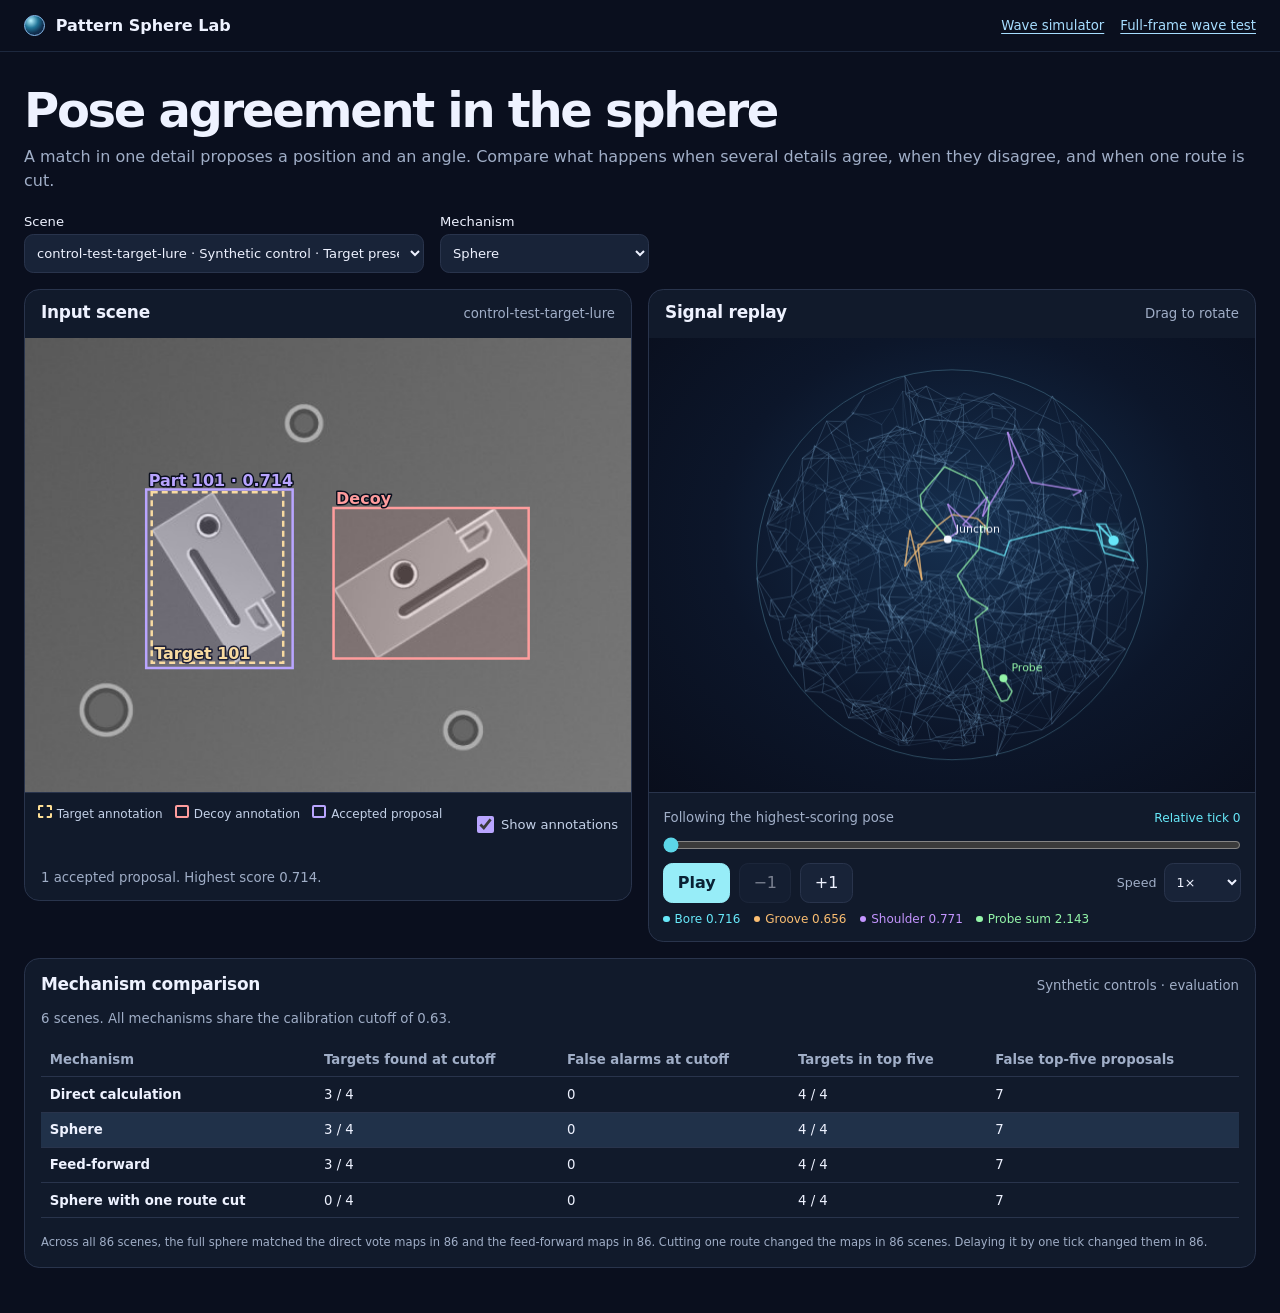
==== lab/pose-consensus.html @ 1e7c1cd3 "Test local pose agreement through sphere routes" ====
<!doctype html>
<html lang="en">
<head>
  <meta charset="utf-8">
  <meta name="viewport" content="width=device-width, initial-scale=1">
  <meta name="description" content="Compare direct pose agreement with signals measured in the sphere.">
  <title>Pose agreement · Pattern Sphere Lab</title>
  <link rel="stylesheet" href="styles.css">
  <link rel="stylesheet" href="real-photos.css">
  <link rel="stylesheet" href="pose-consensus.css">
  <script src="pose-consensus.js" defer></script>
</head>
<body>
  <header class="site-header">
    <div class="brand"><span class="brand-mark" aria-hidden="true"></span>Pattern Sphere Lab</div>
    <nav aria-label="Lab navigation" class="photo-links">
      <a href="index.html">Wave simulator</a>
      <a href="full-wave.html">Full-frame wave test</a>
    </nav>
  </header>
  <main class="photo-page">
    <h1>Pose agreement in the sphere</h1>
    <p class="photo-intro">A match in one detail proposes a position and an angle. Compare what happens when several details agree, when they disagree, and when one route is cut.</p>
    <p id="pose-status" role="status">Loading experiment measurements…</p>
    <div id="pose-experiment" hidden>
      <div class="pose-controls">
        <label for="pose-frame">Scene
          <select id="pose-frame"></select>
        </label>
        <label for="pose-mode">Mechanism
          <select id="pose-mode">
            <option value="sphere">Sphere</option>
            <option value="direct">Direct calculation</option>
            <option value="feedForward">Feed-forward</option>
            <option value="cut">Sphere with one route cut</option>
          </select>
        </label>
      </div>
      <div class="pose-layout">
        <section class="panel" aria-labelledby="pose-scene-heading">
          <div class="pose-panel-header">
            <h2 id="pose-scene-heading">Input scene</h2>
            <span id="pose-scene-meta" class="photo-muted"></span>
          </div>
          <div id="pose-scene" class="photo-stage">
            <img id="pose-photo" alt="">
            <svg id="pose-boxes" class="photo-boxes" aria-hidden="true"></svg>
          </div>
          <p id="pose-no-preview" class="pose-empty" hidden>There is no photo preview for this scene.</p>
          <div class="photo-caption">
            <ul class="photo-legend" aria-label="Photo overlays">
              <li class="photo-mark annotation">Target annotation</li>
              <li class="photo-mark false-alarm">Decoy annotation</li>
              <li class="photo-mark">Accepted proposal</li>
            </ul>
            <label class="photo-check"><input id="pose-show-truth" type="checkbox" checked> Show annotations</label>
          </div>
          <p id="pose-verdict" class="pose-panel-copy"></p>
        </section>
        <section class="panel" aria-labelledby="pose-pulse-heading">
          <div class="pose-panel-header">
            <h2 id="pose-pulse-heading">Signal replay</h2>
            <span id="pose-phase" class="photo-muted"></span>
          </div>
          <div class="stage pose-stage">
            <canvas id="pose-sphere" aria-label="Rotatable 3D sphere showing measured signal routes"></canvas>
            <p id="pose-no-graph" class="pose-empty" hidden></p>
          </div>
          <div class="playback">
            <div class="phase-row">
              <span id="pose-tracked" class="photo-muted"></span>
              <output id="pose-clock" for="pose-timeline"></output>
            </div>
            <input id="pose-timeline" type="range" min="0" step="1" value="0" aria-label="Replay tick">
            <div class="transport">
              <button id="pose-play" class="primary-button" type="button">Play</button>
              <button id="pose-back" type="button" aria-label="Previous tick">−1</button>
              <button id="pose-next" type="button" aria-label="Next tick">+1</button>
              <label class="speed-label" for="pose-speed">Speed
                <select id="pose-speed">
                  <option value="0.25">0.25×</option>
                  <option value="0.5">0.5×</option>
                  <option value="1" selected>1×</option>
                  <option value="2">2×</option>
                </select>
              </label>
            </div>
            <ul id="pose-legend" class="legend" aria-label="Signal amplitudes for the tracked pose"></ul>
          </div>
        </section>
      </div>
      <section id="pose-results" class="panel pose-results" aria-labelledby="pose-results-heading">
        <div class="readings-header">
          <h2 id="pose-results-heading">Mechanism comparison</h2>
          <span id="pose-summary-split" class="photo-muted"></span>
        </div>
        <p id="pose-summary-note" class="photo-muted"></p>
        <div class="pose-table">
          <table>
            <thead id="pose-summary-head"></thead>
            <tbody id="pose-summary-rows"></tbody>
          </table>
        </div>
        <p id="pose-summary-agreement" class="fine-print"></p>
      </section>
      <p id="pose-credit" class="photo-credit" hidden>Real photos by Tomáš Hodaň et al. from <a href="https://cmp.felk.cvut.cz/t-less/">T-LESS</a> (<a href="https://creativecommons.org/licenses/by/4.0/">CC BY 4.0</a>).</p>
    </div>
  </main>
</body>
</html>
---- lab/styles.css ----
:root {
  color-scheme: dark;
  font-family: system-ui, sans-serif;
  background: #0a0f1e;
  color: #eef2ff;
  --panel: #111a2b;
  --line: #29344c;
  --muted: #a0aec7;
  --signal: #67e8f9;
  --reverse: #c495ff;
  --probe: #fabe72;
}
* { box-sizing: border-box; }
body { margin: 0; }
a { color: #a6ddff; text-underline-offset: 0.25em; }
button, select, input { font: inherit; }
button, select {
  border: 1px solid var(--line);
  border-radius: 0.58rem;
  background: #182338;
  color: #eef2ff;
}
button { min-height: 2.5rem; padding: 0.5rem 0.84rem; cursor: pointer; }
select { min-height: 2.43rem; padding: 0.35rem 0.5rem; }
button:hover:not(:disabled), select:hover { border-color: #507399; }
button:disabled, input[type=range]:disabled { opacity: 0.48; cursor: default; }
:focus-visible { outline: 2px solid var(--signal); outline-offset: 3px; }
input[type=range], input[type=checkbox] { accent-color: #5cd6e8; }
input[type=range] { width: 100%; margin: 0; }
h1, h2 { margin: 0; line-height: 1.15; }
h1 { font-size: clamp(1.8rem, 4vw, 3rem); letter-spacing: -0.048em; margin-bottom: 1.45rem; }
h2 { font-size: 1.06rem; letter-spacing: -0.015em; }
.site-header {
  padding: .95rem max(1.25rem, calc((100vw - 77rem) / 2));
  border-bottom: 1px solid #1d283e;
  display: flex;
  flex-wrap: wrap;
  gap: .6rem 2rem;
  justify-content: space-between;
  align-items: center;
  font-size: .83rem;
}
.brand { display: flex; gap: .66rem; align-items: center; font-weight: 760; font-size: 1rem; }
.brand-mark {
  width: 1.32rem; height: 1.32rem; border: 1px solid #87bcee; border-radius: 50%;
  background: radial-gradient(circle at 31% 25%, #b8f3ff, #207598 37%, #103050 65%, #151b3b);
}
main { width: min(100% - 2.5rem, 77rem); margin: 1.9rem auto 2.8rem; }
.layout { display: grid; grid-template-columns: minmax(0, 1fr) 19rem; gap: 1rem; align-items: start; }
.panel { background: var(--panel); border: 1px solid var(--line); border-radius: .95rem; overflow: hidden; }
.stage {
  position: relative;
  height: clamp(320px, 52vw, 520px);
  background: radial-gradient(ellipse at 52% 43%, #163050 0%, #0c162a 55%, #090e1c 100%);
}
#sphere { width: 100%; height: 100%; display: block; touch-action: none; cursor: grab; }
#sphere:active { cursor: grabbing; }
.stage-label, .stage-footer { pointer-events: none; position: absolute; left: .95rem; right: .95rem; }
.stage-label { top: .95rem; display: grid; gap: .35rem; font-size: .73rem; color: var(--muted); }
.stage-title { color: #e1f1ff; font-weight: 700; font-size: .84rem; }
.status-light {
  display: inline-block; width: .42rem; height: .42rem; margin: 0 .35rem .12rem 0; border-radius: 50%;
  background: var(--signal); box-shadow: 0 0 .8rem #72e6ff88;
}
.stage-footer {
  bottom: .82rem; display: flex; align-items: flex-end; flex-wrap: wrap;
  justify-content: space-between; gap: .4rem; color: var(--muted); font-size: .69rem;
}
.legend { list-style: none; display: flex; flex-wrap: wrap; gap: .45rem .85rem; padding: 0; margin: 0; }
.legend li::before {
  content: ""; width: .39rem; height: .39rem; border-radius: 50%; display: inline-block;
  margin: 0 .31rem .08rem 0; background: currentColor;
}
.legend .positive { color: var(--signal); } .legend .negative { color: var(--reverse); } .legend .probe { color: var(--probe); }
.run-status {
  position: absolute; top: .85rem; right: .9rem; text-align: right; color: var(--signal); font-size: .73rem;
  font-variant-numeric: tabular-nums; pointer-events: none; max-width: 45%;
}
.run-status.is-error { color: #ff9ea7; }
.playback { padding: .9rem; display: grid; gap: .6rem; border-top: 1px solid var(--line); }
.phase-row, .transport { display: flex; align-items: center; gap: .55rem; }
.phase-row { justify-content: space-between; font-size: .82rem; }
.current-phase { font-weight: 680; }
#clock { color: var(--muted); font-variant-numeric: tabular-nums; }
.primary-button { background: #97edf8; color: #092134; border-color: #97edf8; font-weight: 740; }
.primary-button:hover:not(:disabled) { background: #b6f5fc; border-color: #b6f5fc; }
.speed-label { display: flex; margin-left: auto; align-items: center; gap: .45rem; color: var(--muted); font-size: .79rem; }
.events { display: flex; flex-wrap: wrap; gap: .4rem; }
.events button { font-size: .71rem; min-height: 1.9rem; padding: .25rem .5rem; }
.events button[aria-current=true] { border-color: #55b8ce; color: var(--signal); }
.settings { padding: 1rem; }
form { display: grid; gap: .82rem; }
form h2 { margin-bottom: .17rem; }
.form-row { display: grid; gap: .35rem; font-size: .82rem; }
fieldset { border: 1px solid var(--line); border-radius: .6rem; margin: 0; padding: .55rem .7rem .65rem; display: grid; gap: .52rem; }
legend { padding: 0 .3rem; font-size: .75rem; color: var(--muted); }
.range-row { display: grid; grid-template-columns: 1fr auto; gap: .2rem .45rem; align-items: center; font-size: .78rem; }
.range-row input { grid-column: 1 / -1; }
.range-row output { color: var(--signal); font-variant-numeric: tabular-nums; }
.check { display: flex; align-items: center; gap: .48rem; color: #d5dff0; font-size: .8rem; }
.check input { width: .95rem; height: .95rem; margin: 0; }
.run-button { width: 100%; margin-top: .15rem; }
.readings { grid-column: 1 / -1; padding: 1rem; }
.readings-header { display: flex; flex-wrap: wrap; justify-content: space-between; gap: .6rem; align-items: baseline; }
#verdict { font-size: .79rem; color: var(--muted); }
#verdict.found { color: var(--signal); }
.masks { display: grid; grid-template-columns: repeat(5, minmax(0, 1fr)); gap: clamp(.4rem, 1.7vw, 1rem); margin-top: .8rem; }
figure { margin: 0; }
.masks canvas { width: 100%; aspect-ratio: 1; border-radius: .45rem; background: #0a1323; image-rendering: pixelated; display: block; }
figcaption { font-size: clamp(.65rem, 1.5vw, .8rem); margin-top: .4rem; color: var(--muted); }
.metrics { display: grid; grid-template-columns: repeat(4, 1fr); gap: .7rem; margin: 1rem 0 0; }
.metrics div { border-left: 1px solid var(--line); padding-left: .65rem; }
.metrics dt, .fine-print { color: var(--muted); font-size: .72rem; }
.metrics dd { margin: .24rem 0 0; font-size: .94rem; font-weight: 680; font-variant-numeric: tabular-nums; }
.fine-print { margin: 1rem 0 0; line-height: 1.5; }
@media (max-width: 870px) {
  .layout { grid-template-columns: 1fr; }
  .settings form { grid-template-columns: 1fr 1fr; }
  .settings :is(h2, fieldset, .run-button) { grid-column: 1 / -1; }
}
@media (max-width: 500px) {
  main { width: calc(100% - 1.25rem); margin-top: 1.1rem; }
  .site-header { padding-inline: .75rem; }
  .masks { grid-template-columns: repeat(3, minmax(0, 1fr)); }
  .metrics { grid-template-columns: repeat(2, 1fr); }
  .stage-footer .orbit-hint { display: none; }
  .transport { flex-wrap: wrap; }
}
---- lab/real-photos.css ----
.photo-page {
  --photo-accepted: #b9a5ff;
  --photo-match: #64eacc;
  --photo-false: #ff9d9d;
  --photo-annotation: #ffe096;
}
.photo-links { display: flex; flex-wrap: wrap; gap: .6rem 1rem; }
.photo-page h1 { margin-bottom: .45rem; }
.photo-intro { color: var(--muted); line-height: 1.5; margin: 0 0 1.3rem; }
.photo-controls {
  display: flex;
  flex-wrap: wrap;
  align-items: center;
  justify-content: space-between;
  gap: .65rem 1rem;
  margin-bottom: .85rem;
  background: #111a2b;
}
.photo-layer { display: flex; flex-wrap: wrap; gap: .35rem; }
.photo-layer label {
  display: flex;
  align-items: center;
  min-height: 2.5rem;
  padding: .3rem .62rem;
  gap: .4rem;
  border: 1px solid #29344c;
  border-radius: .42rem;
  color: #dbe4f6;
  font-size: .82rem;
  cursor: pointer;
}
.photo-layer label:has(input:checked) {
  border-color: #9b82f4;
  background: #2a2446;
  color: #f4efff;
}
.photo-layer label[hidden] { display: none; }
.photo-layer input, .photo-check input { accent-color: var(--photo-accepted); }
.photo-layer input { margin: 0; }
.photo-check { display: flex; align-items: center; gap: .45rem; min-height: 2.5rem; font-size: .82rem; cursor: pointer; }
.photo-check input { width: 1.05rem; height: 1.05rem; margin: 0; }
.photo-layout { display: grid; grid-template-columns: minmax(0, 1fr) minmax(14rem, 19rem); gap: 1rem; align-items: start; }
.photo-layout[hidden], #photo-status[hidden] { display: none; }
.photo-stage { position: relative; overflow: hidden; background: #050912; }
.photo-stage img { display: block; width: 100%; height: auto; aspect-ratio: 4 / 3; object-fit: contain; }
.photo-boxes { position: absolute; inset: 0; width: 100%; height: 100%; pointer-events: none; }
.photo-boxes .detection, .photo-mark {
  --mark: var(--photo-accepted);
  --shade: #b9a5ff1a;
}
.photo-boxes .match, .photo-mark.match { --mark: var(--photo-match); --shade: #64eacc20; }
.photo-boxes .false-alarm, .photo-mark.false-alarm { --mark: var(--photo-false); --shade: #ff9d9d20; }
.photo-boxes .annotation, .photo-mark.annotation { --mark: var(--photo-annotation); --shade: transparent; }
.photo-boxes .ignored, .photo-mark.ignored { --mark: #ced6e5; --shade: #ced6e51a; }
.photo-boxes rect { fill: var(--shade); stroke: var(--mark); stroke-width: 2.5; vector-effect: non-scaling-stroke; }
.photo-boxes .annotation rect { stroke-dasharray: 6 4; }
.photo-boxes text {
  font: 800 19px system-ui, sans-serif;
  fill: var(--mark);
  stroke: #0a0f1e;
  stroke-width: 3.5;
  paint-order: stroke;
  stroke-linejoin: round;
}
.photo-caption {
  display: flex;
  flex-wrap: wrap;
  justify-content: space-between;
  gap: .55rem .75rem;
  margin: 0;
  padding: .7rem .8rem;
  color: #c4d1e8;
  border-top: 1px solid var(--line);
}
.photo-legend { display: flex; flex-wrap: wrap; gap: .5rem .75rem; list-style: none; margin: 0; padding: 0; font-size: .75rem; }
.photo-mark::before, .photo-dot {
  display: inline-block;
  width: .62rem;
  height: .62rem;
  border-radius: .12rem;
  border: 2px solid var(--mark);
  flex-shrink: 0;
}
.photo-legend .photo-mark::before { content: ""; margin-right: .32rem; vertical-align: -.035rem; }
.photo-mark.annotation::before { border-style: dashed; }
.photo-scenes { display: grid; grid-template-columns: repeat(4, minmax(0, 1fr)); gap: .5rem; margin-top: .7rem; }
.photo-scenes button { display: grid; gap: .37rem; padding: .42rem; text-align: left; font-size: .75rem; line-height: 1.3; color: #d5e0f5; }
.photo-scenes button[aria-pressed="true"] { color: #f2eeff; background: #28223f; border-color: #a994f7; }
.photo-scenes img { display: block; width: 100%; aspect-ratio: 16 / 9; object-fit: cover; object-position: center; border-radius: .26rem; }
.photo-scenes strong { font-weight: 700; padding-inline: .1rem; }
.photo-readout { padding: 1rem; }
.photo-muted { color: var(--muted); font-size: .83rem; line-height: 1.5; }
.photo-summary {
  margin: .9rem 0 .6rem;
  padding-top: .85rem;
  border-top: 1px solid var(--line);
  font-size: .88rem;
  font-weight: 700;
  line-height: 1.5;
}
.photo-results { list-style: none; margin: 0; padding: 0; }
.photo-results li {
  display: grid;
  grid-template-columns: auto 1fr auto;
  column-gap: .45rem;
  align-items: center;
  padding: .55rem 0;
  border-bottom: 1px solid var(--line);
  font-size: .8rem;
}
.photo-results .photo-description { grid-column: 2 / -1; color: var(--muted); margin-top: .22rem; font-size: .73rem; }
.photo-results .photo-value { font-variant-numeric: tabular-nums; }
.photo-credit { color: var(--muted); margin-top: 1.05rem; font-size: .76rem; line-height: 1.5; }
#photo-status { color: var(--muted); }
@media (max-width: 870px) {
  .photo-layout { grid-template-columns: minmax(0, 1fr); }
}
@media (max-width: 480px) {
  .photo-layer { flex-grow: 1; flex-direction: column; }
  .photo-layer label { width: 100%; }
  .photo-scenes { grid-template-columns: repeat(2, minmax(0, 1fr)); }
}
.active-photo-stage img { display: block; width: 100%; height: auto; }
.full-wave-heading { margin-top: 1.6rem; }
---- lab/pose-consensus.css ----
.pose-controls {
  display: flex;
  flex-wrap: wrap;
  gap: .75rem 1rem;
  margin-bottom: 1rem;
}
.pose-controls label { display: grid; grid-template-columns: minmax(0, 1fr); gap: .3rem; max-width: min(100%, 25rem); font-size: .82rem; }
.pose-controls select { min-width: 0; }
.pose-layout {
  display: grid;
  grid-template-columns: repeat(2, minmax(0, 1fr));
  gap: 1rem;
  align-items: start;
}
.pose-panel-header {
  padding: .85rem 1rem;
  display: flex;
  align-items: baseline;
  justify-content: space-between;
  flex-wrap: wrap;
  gap: .3rem .65rem;
}
.pose-stage { height: auto; aspect-ratio: 4 / 3; }
#pose-sphere { width: 100%; height: 100%; display: block; touch-action: none; cursor: grab; }
#pose-sphere:active { cursor: grabbing; }
#pose-sphere[hidden] { display: none; }
.pose-panel-copy, .pose-empty { padding: .75rem 1rem; margin: 0; color: var(--muted); font-size: .83rem; line-height: 1.5; }
.pose-empty { display: grid; place-content: center; min-height: 10rem; text-align: center; }
.pose-empty[hidden] { display: none; }
.pose-stage .pose-empty { height: 100%; }
#pose-photo { aspect-ratio: auto; }
#pose-clock { color: var(--signal); font-size: .76rem; white-space: nowrap; }
#pose-legend { font-size: .75rem; font-variant-numeric: tabular-nums; }
.pose-results { margin-top: 1rem; padding: 1rem; }
.pose-table { overflow-x: auto; }
.pose-table table { width: 100%; text-align: left; border-collapse: collapse; font-size: .83rem; font-variant-numeric: tabular-nums; }
.pose-table :is(th, td) { padding: .6rem .55rem; border-bottom: 1px solid var(--line); white-space: nowrap; }
.pose-table tbody th { font-weight: 650; }
.pose-table thead th { color: var(--muted); }
.pose-table tr[aria-current=true] { background: #203149; }
#pose-status { color: var(--muted); }
@media (max-width: 760px) { .pose-layout { grid-template-columns: 1fr; } }
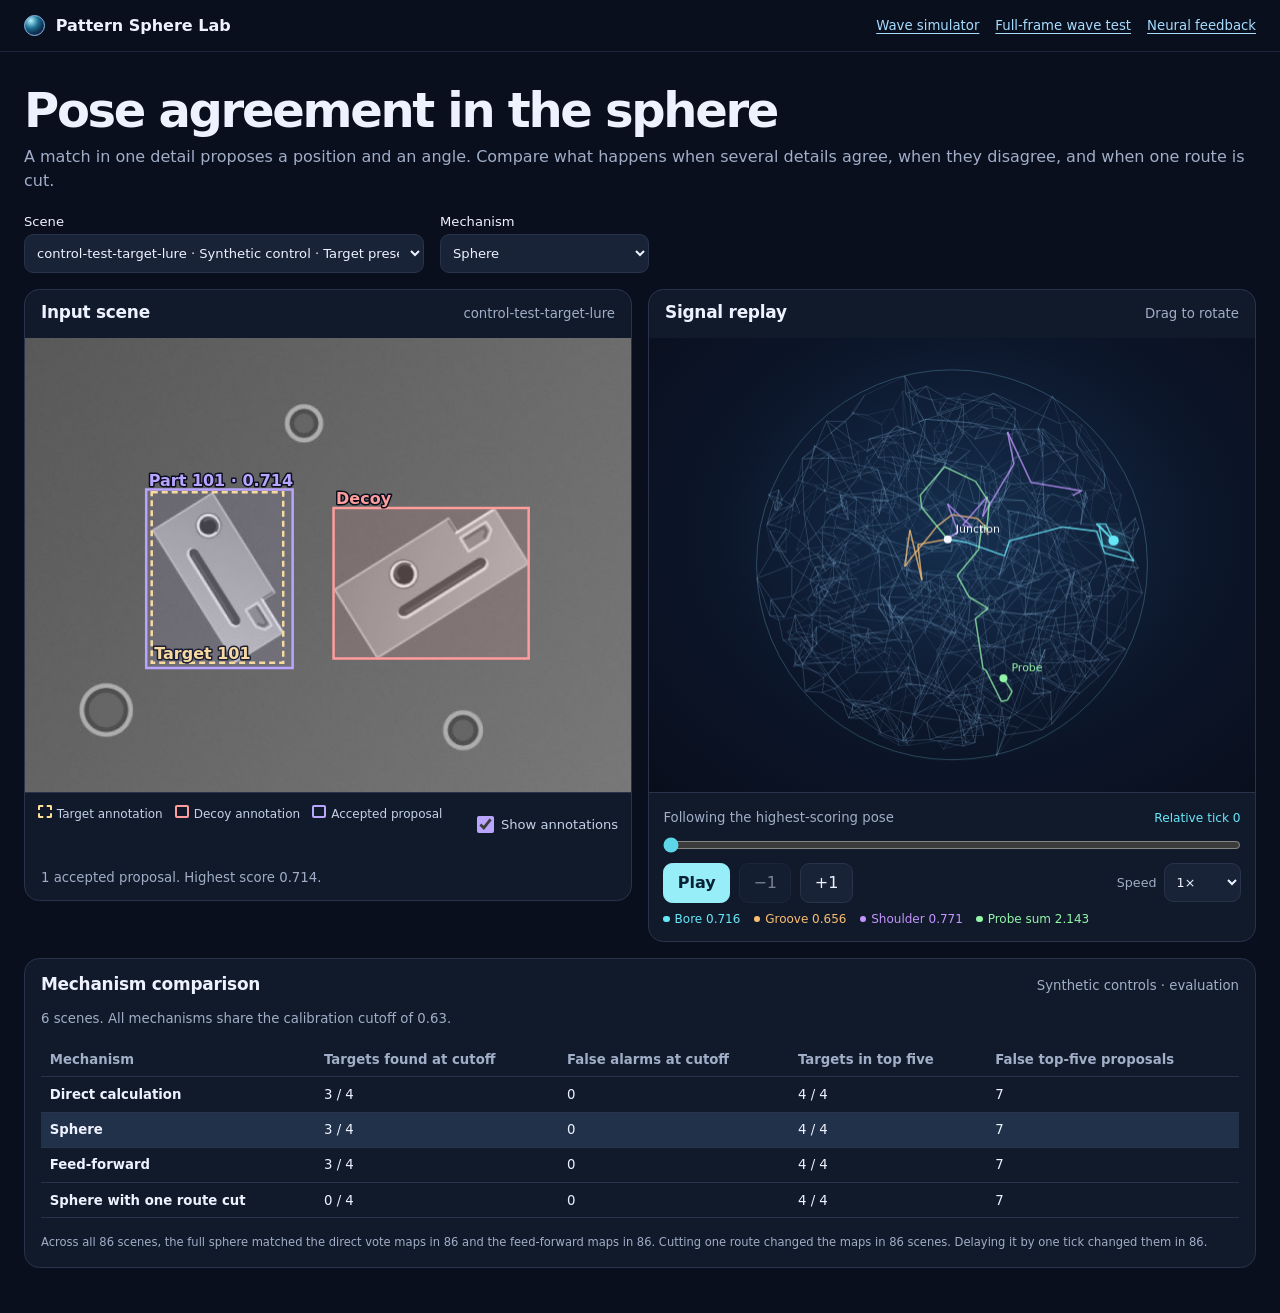
==== commit 08f70f37: "Test neural pose proposals and targeted pixel feedback" ====
--- a/lab/pose-consensus.html
+++ b/lab/pose-consensus.html
@@ -16,6 +16,7 @@
     <nav aria-label="Lab navigation" class="photo-links">
       <a href="index.html">Wave simulator</a>
       <a href="full-wave.html">Full-frame wave test</a>
+      <a href="neural-feedback.html">Neural feedback</a>
     </nav>
   </header>
   <main class="photo-page">
